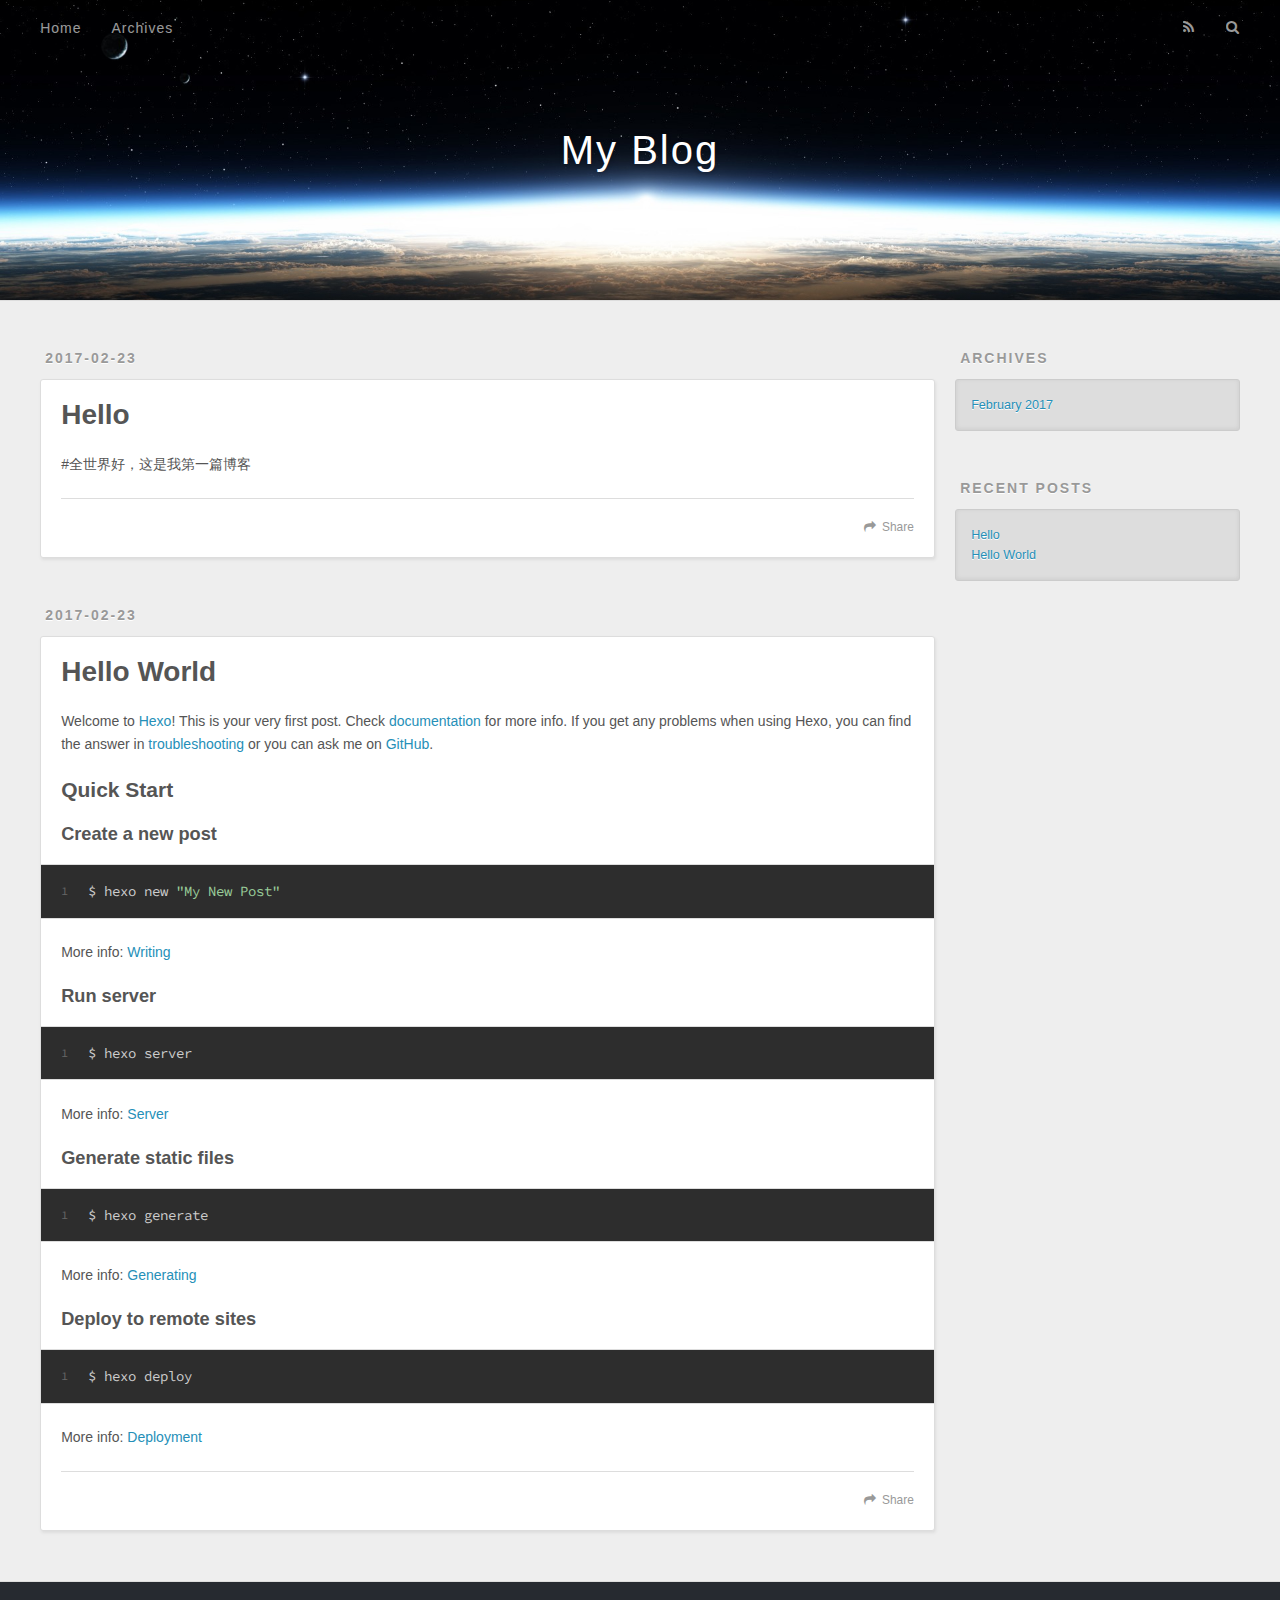
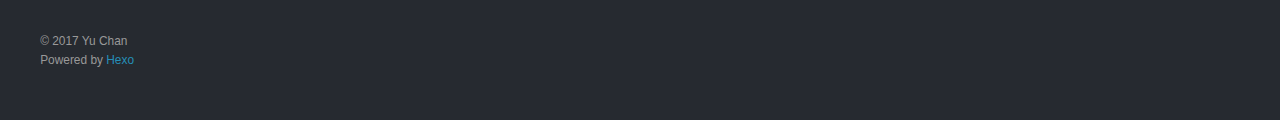
==== index.html @ 900f6fc7 "Add blog file." ====
<!DOCTYPE html>
<html>
<head>
  <meta charset="utf-8">
  
  <title>My Blog</title>
  <meta name="viewport" content="width=device-width, initial-scale=1, maximum-scale=1">
  <meta property="og:type" content="website">
<meta property="og:title" content="My Blog">
<meta property="og:url" content="http://yoursite.com/index.html">
<meta property="og:site_name" content="My Blog">
<meta name="twitter:card" content="summary">
<meta name="twitter:title" content="My Blog">
  
    <link rel="alternate" href="/atom.xml" title="My Blog" type="application/atom+xml">
  
  
    <link rel="icon" href="/favicon.png">
  
  
    <link href="//fonts.googleapis.com/css?family=Source+Code+Pro" rel="stylesheet" type="text/css">
  
  <link rel="stylesheet" href="/css/style.css">
  

</head>

<body>
  <div id="container">
    <div id="wrap">
      <header id="header">
  <div id="banner"></div>
  <div id="header-outer" class="outer">
    <div id="header-title" class="inner">
      <h1 id="logo-wrap">
        <a href="/" id="logo">My Blog</a>
      </h1>
      
    </div>
    <div id="header-inner" class="inner">
      <nav id="main-nav">
        <a id="main-nav-toggle" class="nav-icon"></a>
        
          <a class="main-nav-link" href="/">Home</a>
        
          <a class="main-nav-link" href="/archives">Archives</a>
        
      </nav>
      <nav id="sub-nav">
        
          <a id="nav-rss-link" class="nav-icon" href="/atom.xml" title="RSS Feed"></a>
        
        <a id="nav-search-btn" class="nav-icon" title="Search"></a>
      </nav>
      <div id="search-form-wrap">
        <form action="//google.com/search" method="get" accept-charset="UTF-8" class="search-form"><input type="search" name="q" results="0" class="search-form-input" placeholder="Search"><button type="submit" class="search-form-submit">&#xF002;</button><input type="hidden" name="sitesearch" value="http://yoursite.com"></form>
      </div>
    </div>
  </div>
</header>
      <div class="outer">
        <section id="main">
  
    <article id="post-Hello" class="article article-type-post" itemscope itemprop="blogPost">
  <div class="article-meta">
    <a href="/2017/02/23/Hello/" class="article-date">
  <time datetime="2017-02-22T16:15:21.000Z" itemprop="datePublished">2017-02-23</time>
</a>
    
  </div>
  <div class="article-inner">
    
    
      <header class="article-header">
        
  
    <h1 itemprop="name">
      <a class="article-title" href="/2017/02/23/Hello/">Hello</a>
    </h1>
  

      </header>
    
    <div class="article-entry" itemprop="articleBody">
      
        <p>#全世界好，这是我第一篇博客</p>

      
    </div>
    <footer class="article-footer">
      <a data-url="http://yoursite.com/2017/02/23/Hello/" data-id="cizh5zaco0000j8uvsgwwgbk9" class="article-share-link">Share</a>
      
      
    </footer>
  </div>
  
</article>


  
    <article id="post-hello-world" class="article article-type-post" itemscope itemprop="blogPost">
  <div class="article-meta">
    <a href="/2017/02/23/hello-world/" class="article-date">
  <time datetime="2017-02-22T16:11:45.910Z" itemprop="datePublished">2017-02-23</time>
</a>
    
  </div>
  <div class="article-inner">
    
    
      <header class="article-header">
        
  
    <h1 itemprop="name">
      <a class="article-title" href="/2017/02/23/hello-world/">Hello World</a>
    </h1>
  

      </header>
    
    <div class="article-entry" itemprop="articleBody">
      
        <p>Welcome to <a href="https://hexo.io/" target="_blank" rel="external">Hexo</a>! This is your very first post. Check <a href="https://hexo.io/docs/" target="_blank" rel="external">documentation</a> for more info. If you get any problems when using Hexo, you can find the answer in <a href="https://hexo.io/docs/troubleshooting.html" target="_blank" rel="external">troubleshooting</a> or you can ask me on <a href="https://github.com/hexojs/hexo/issues" target="_blank" rel="external">GitHub</a>.</p>
<h2 id="Quick-Start"><a href="#Quick-Start" class="headerlink" title="Quick Start"></a>Quick Start</h2><h3 id="Create-a-new-post"><a href="#Create-a-new-post" class="headerlink" title="Create a new post"></a>Create a new post</h3><figure class="highlight bash"><table><tr><td class="gutter"><pre><div class="line">1</div></pre></td><td class="code"><pre><div class="line">$ hexo new <span class="string">"My New Post"</span></div></pre></td></tr></table></figure>
<p>More info: <a href="https://hexo.io/docs/writing.html" target="_blank" rel="external">Writing</a></p>
<h3 id="Run-server"><a href="#Run-server" class="headerlink" title="Run server"></a>Run server</h3><figure class="highlight bash"><table><tr><td class="gutter"><pre><div class="line">1</div></pre></td><td class="code"><pre><div class="line">$ hexo server</div></pre></td></tr></table></figure>
<p>More info: <a href="https://hexo.io/docs/server.html" target="_blank" rel="external">Server</a></p>
<h3 id="Generate-static-files"><a href="#Generate-static-files" class="headerlink" title="Generate static files"></a>Generate static files</h3><figure class="highlight bash"><table><tr><td class="gutter"><pre><div class="line">1</div></pre></td><td class="code"><pre><div class="line">$ hexo generate</div></pre></td></tr></table></figure>
<p>More info: <a href="https://hexo.io/docs/generating.html" target="_blank" rel="external">Generating</a></p>
<h3 id="Deploy-to-remote-sites"><a href="#Deploy-to-remote-sites" class="headerlink" title="Deploy to remote sites"></a>Deploy to remote sites</h3><figure class="highlight bash"><table><tr><td class="gutter"><pre><div class="line">1</div></pre></td><td class="code"><pre><div class="line">$ hexo deploy</div></pre></td></tr></table></figure>
<p>More info: <a href="https://hexo.io/docs/deployment.html" target="_blank" rel="external">Deployment</a></p>

      
    </div>
    <footer class="article-footer">
      <a data-url="http://yoursite.com/2017/02/23/hello-world/" data-id="cizh5zacw0001j8uvabcfjfwj" class="article-share-link">Share</a>
      
      
    </footer>
  </div>
  
</article>


  

</section>
        
          <aside id="sidebar">
  
    

  
    

  
    
  
    
  <div class="widget-wrap">
    <h3 class="widget-title">Archives</h3>
    <div class="widget">
      <ul class="archive-list"><li class="archive-list-item"><a class="archive-list-link" href="/archives/2017/02/">February 2017</a></li></ul>
    </div>
  </div>


  
    
  <div class="widget-wrap">
    <h3 class="widget-title">Recent Posts</h3>
    <div class="widget">
      <ul>
        
          <li>
            <a href="/2017/02/23/Hello/">Hello</a>
          </li>
        
          <li>
            <a href="/2017/02/23/hello-world/">Hello World</a>
          </li>
        
      </ul>
    </div>
  </div>

  
</aside>
        
      </div>
      <footer id="footer">
  
  <div class="outer">
    <div id="footer-info" class="inner">
      &copy; 2017 Yu Chan<br>
      Powered by <a href="http://hexo.io/" target="_blank">Hexo</a>
    </div>
  </div>
</footer>
    </div>
    <nav id="mobile-nav">
  
    <a href="/" class="mobile-nav-link">Home</a>
  
    <a href="/archives" class="mobile-nav-link">Archives</a>
  
</nav>
    

<script src="//ajax.googleapis.com/ajax/libs/jquery/2.0.3/jquery.min.js"></script>


  <link rel="stylesheet" href="/fancybox/jquery.fancybox.css">
  <script src="/fancybox/jquery.fancybox.pack.js"></script>


<script src="/js/script.js"></script>

  </div>
</body>
</html>
---- css/style.css ----
body {
  width: 100%;
}
body:before,
body:after {
  content: "";
  display: table;
}
body:after {
  clear: both;
}
html,
body,
div,
span,
applet,
object,
iframe,
h1,
h2,
h3,
h4,
h5,
h6,
p,
blockquote,
pre,
a,
abbr,
acronym,
address,
big,
cite,
code,
del,
dfn,
em,
img,
ins,
kbd,
q,
s,
samp,
small,
strike,
strong,
sub,
sup,
tt,
var,
dl,
dt,
dd,
ol,
ul,
li,
fieldset,
form,
label,
legend,
table,
caption,
tbody,
tfoot,
thead,
tr,
th,
td {
  margin: 0;
  padding: 0;
  border: 0;
  outline: 0;
  font-weight: inherit;
  font-style: inherit;
  font-family: inherit;
  font-size: 100%;
  vertical-align: baseline;
}
body {
  line-height: 1;
  color: #000;
  background: #fff;
}
ol,
ul {
  list-style: none;
}
table {
  border-collapse: separate;
  border-spacing: 0;
  vertical-align: middle;
}
caption,
th,
td {
  text-align: left;
  font-weight: normal;
  vertical-align: middle;
}
a img {
  border: none;
}
input,
button {
  margin: 0;
  padding: 0;
}
input::-moz-focus-inner,
button::-moz-focus-inner {
  border: 0;
  padding: 0;
}
@font-face {
  font-family: FontAwesome;
  font-style: normal;
  font-weight: normal;
  src: url("fonts/fontawesome-webfont.eot?v=#4.0.3");
  src: url("fonts/fontawesome-webfont.eot?#iefix&v=#4.0.3") format("embedded-opentype"), url("fonts/fontawesome-webfont.woff?v=#4.0.3") format("woff"), url("fonts/fontawesome-webfont.ttf?v=#4.0.3") format("truetype"), url("fonts/fontawesome-webfont.svg#fontawesomeregular?v=#4.0.3") format("svg");
}
html,
body,
#container {
  height: 100%;
}
body {
  background: #eee;
  font: 14px "Helvetica Neue", Helvetica, Arial, sans-serif;
  -webkit-text-size-adjust: 100%;
}
.outer {
  max-width: 1220px;
  margin: 0 auto;
  padding: 0 20px;
}
.outer:before,
.outer:after {
  content: "";
  display: table;
}
.outer:after {
  clear: both;
}
.inner {
  display: inline;
  float: left;
  width: 98.33333333333333%;
  margin: 0 0.833333333333333%;
}
.left,
.alignleft {
  float: left;
}
.right,
.alignright {
  float: right;
}
.clear {
  clear: both;
}
#container {
  position: relative;
}
.mobile-nav-on {
  overflow: hidden;
}
#wrap {
  height: 100%;
  width: 100%;
  position: absolute;
  top: 0;
  left: 0;
  -webkit-transition: 0.2s ease-out;
  -moz-transition: 0.2s ease-out;
  -ms-transition: 0.2s ease-out;
  transition: 0.2s ease-out;
  z-index: 1;
  background: #eee;
}
.mobile-nav-on #wrap {
  left: 280px;
}
@media screen and (min-width: 768px) {
  #main {
    display: inline;
    float: left;
    width: 73.33333333333333%;
    margin: 0 0.833333333333333%;
  }
}
.article-date,
.article-category-link,
.archive-year,
.widget-title {
  text-decoration: none;
  text-transform: uppercase;
  letter-spacing: 2px;
  color: #999;
  margin-bottom: 1em;
  margin-left: 5px;
  line-height: 1em;
  text-shadow: 0 1px #fff;
  font-weight: bold;
}
.article-inner,
.archive-article-inner {
  background: #fff;
  -webkit-box-shadow: 1px 2px 3px #ddd;
  box-shadow: 1px 2px 3px #ddd;
  border: 1px solid #ddd;
  border-radius: 3px;
}
.article-entry h1,
.widget h1 {
  font-size: 2em;
}
.article-entry h2,
.widget h2 {
  font-size: 1.5em;
}
.article-entry h3,
.widget h3 {
  font-size: 1.3em;
}
.article-entry h4,
.widget h4 {
  font-size: 1.2em;
}
.article-entry h5,
.widget h5 {
  font-size: 1em;
}
.article-entry h6,
.widget h6 {
  font-size: 1em;
  color: #999;
}
.article-entry hr,
.widget hr {
  border: 1px dashed #ddd;
}
.article-entry strong,
.widget strong {
  font-weight: bold;
}
.article-entry em,
.widget em,
.article-entry cite,
.widget cite {
  font-style: italic;
}
.article-entry sup,
.widget sup,
.article-entry sub,
.widget sub {
  font-size: 0.75em;
  line-height: 0;
  position: relative;
  vertical-align: baseline;
}
.article-entry sup,
.widget sup {
  top: -0.5em;
}
.article-entry sub,
.widget sub {
  bottom: -0.2em;
}
.article-entry small,
.widget small {
  font-size: 0.85em;
}
.article-entry acronym,
.widget acronym,
.article-entry abbr,
.widget abbr {
  border-bottom: 1px dotted;
}
.article-entry ul,
.widget ul,
.article-entry ol,
.widget ol,
.article-entry dl,
.widget dl {
  margin: 0 20px;
  line-height: 1.6em;
}
.article-entry ul ul,
.widget ul ul,
.article-entry ol ul,
.widget ol ul,
.article-entry ul ol,
.widget ul ol,
.article-entry ol ol,
.widget ol ol {
  margin-top: 0;
  margin-bottom: 0;
}
.article-entry ul,
.widget ul {
  list-style: disc;
}
.article-entry ol,
.widget ol {
  list-style: decimal;
}
.article-entry dt,
.widget dt {
  font-weight: bold;
}
#header {
  height: 300px;
  position: relative;
  border-bottom: 1px solid #ddd;
}
#header:before,
#header:after {
  content: "";
  position: absolute;
  left: 0;
  right: 0;
  height: 40px;
}
#header:before {
  top: 0;
  background: -webkit-linear-gradient(rgba(0,0,0,0.2), transparent);
  background: -moz-linear-gradient(rgba(0,0,0,0.2), transparent);
  background: -ms-linear-gradient(rgba(0,0,0,0.2), transparent);
  background: linear-gradient(rgba(0,0,0,0.2), transparent);
}
#header:after {
  bottom: 0;
  background: -webkit-linear-gradient(transparent, rgba(0,0,0,0.2));
  background: -moz-linear-gradient(transparent, rgba(0,0,0,0.2));
  background: -ms-linear-gradient(transparent, rgba(0,0,0,0.2));
  background: linear-gradient(transparent, rgba(0,0,0,0.2));
}
#header-outer {
  height: 100%;
  position: relative;
}
#header-inner {
  position: relative;
  overflow: hidden;
}
#banner {
  position: absolute;
  top: 0;
  left: 0;
  width: 100%;
  height: 100%;
  background: url("images/banner.jpg") center #000;
  -webkit-background-size: cover;
  -moz-background-size: cover;
  background-size: cover;
  z-index: -1;
}
#header-title {
  text-align: center;
  height: 40px;
  position: absolute;
  top: 50%;
  left: 0;
  margin-top: -20px;
}
#logo,
#subtitle {
  text-decoration: none;
  color: #fff;
  font-weight: 300;
  text-shadow: 0 1px 4px rgba(0,0,0,0.3);
}
#logo {
  font-size: 40px;
  line-height: 40px;
  letter-spacing: 2px;
}
#subtitle {
  font-size: 16px;
  line-height: 16px;
  letter-spacing: 1px;
}
#subtitle-wrap {
  margin-top: 16px;
}
#main-nav {
  float: left;
  margin-left: -15px;
}
.nav-icon,
.main-nav-link {
  float: left;
  color: #fff;
  opacity: 0.6;
  text-decoration: none;
  text-shadow: 0 1px rgba(0,0,0,0.2);
  -webkit-transition: opacity 0.2s;
  -moz-transition: opacity 0.2s;
  -ms-transition: opacity 0.2s;
  transition: opacity 0.2s;
  display: block;
  padding: 20px 15px;
}
.nav-icon:hover,
.main-nav-link:hover {
  opacity: 1;
}
.nav-icon {
  font-family: FontAwesome;
  text-align: center;
  font-size: 14px;
  width: 14px;
  height: 14px;
  padding: 20px 15px;
  position: relative;
  cursor: pointer;
}
.main-nav-link {
  font-weight: 300;
  letter-spacing: 1px;
}
@media screen and (max-width: 479px) {
  .main-nav-link {
    display: none;
  }
}
#main-nav-toggle {
  display: none;
}
#main-nav-toggle:before {
  content: "\f0c9";
}
@media screen and (max-width: 479px) {
  #main-nav-toggle {
    display: block;
  }
}
#sub-nav {
  float: right;
  margin-right: -15px;
}
#nav-rss-link:before {
  content: "\f09e";
}
#nav-search-btn:before {
  content: "\f002";
}
#search-form-wrap {
  position: absolute;
  top: 15px;
  width: 150px;
  height: 30px;
  right: -150px;
  opacity: 0;
  -webkit-transition: 0.2s ease-out;
  -moz-transition: 0.2s ease-out;
  -ms-transition: 0.2s ease-out;
  transition: 0.2s ease-out;
}
#search-form-wrap.on {
  opacity: 1;
  right: 0;
}
@media screen and (max-width: 479px) {
  #search-form-wrap {
    width: 100%;
    right: -100%;
  }
}
.search-form {
  position: absolute;
  top: 0;
  left: 0;
  right: 0;
  background: #fff;
  padding: 5px 15px;
  border-radius: 15px;
  -webkit-box-shadow: 0 0 10px rgba(0,0,0,0.3);
  box-shadow: 0 0 10px rgba(0,0,0,0.3);
}
.search-form-input {
  border: none;
  background: none;
  color: #555;
  width: 100%;
  font: 13px "Helvetica Neue", Helvetica, Arial, sans-serif;
  outline: none;
}
.search-form-input::-webkit-search-results-decoration,
.search-form-input::-webkit-search-cancel-button {
  -webkit-appearance: none;
}
.search-form-submit {
  position: absolute;
  top: 50%;
  right: 10px;
  margin-top: -7px;
  font: 13px FontAwesome;
  border: none;
  background: none;
  color: #bbb;
  cursor: pointer;
}
.search-form-submit:hover,
.search-form-submit:focus {
  color: #777;
}
.article {
  margin: 50px 0;
}
.article-inner {
  overflow: hidden;
}
.article-meta:before,
.article-meta:after {
  content: "";
  display: table;
}
.article-meta:after {
  clear: both;
}
.article-date {
  float: left;
}
.article-category {
  float: left;
  line-height: 1em;
  color: #ccc;
  text-shadow: 0 1px #fff;
  margin-left: 8px;
}
.article-category:before {
  content: "\2022";
}
.article-category-link {
  margin: 0 12px 1em;
}
.article-header {
  padding: 20px 20px 0;
}
.article-title {
  text-decoration: none;
  font-size: 2em;
  font-weight: bold;
  color: #555;
  line-height: 1.1em;
  -webkit-transition: color 0.2s;
  -moz-transition: color 0.2s;
  -ms-transition: color 0.2s;
  transition: color 0.2s;
}
a.article-title:hover {
  color: #258fb8;
}
.article-entry {
  color: #555;
  padding: 0 20px;
}
.article-entry:before,
.article-entry:after {
  content: "";
  display: table;
}
.article-entry:after {
  clear: both;
}
.article-entry p,
.article-entry table {
  line-height: 1.6em;
  margin: 1.6em 0;
}
.article-entry h1,
.article-entry h2,
.article-entry h3,
.article-entry h4,
.article-entry h5,
.article-entry h6 {
  font-weight: bold;
}
.article-entry h1,
.article-entry h2,
.article-entry h3,
.article-entry h4,
.article-entry h5,
.article-entry h6 {
  line-height: 1.1em;
  margin: 1.1em 0;
}
.article-entry a {
  color: #258fb8;
  text-decoration: none;
}
.article-entry a:hover {
  text-decoration: underline;
}
.article-entry ul,
.article-entry ol,
.article-entry dl {
  margin-top: 1.6em;
  margin-bottom: 1.6em;
}
.article-entry img,
.article-entry video {
  max-width: 100%;
  height: auto;
  display: block;
  margin: auto;
}
.article-entry iframe {
  border: none;
}
.article-entry table {
  width: 100%;
  border-collapse: collapse;
  border-spacing: 0;
}
.article-entry th {
  font-weight: bold;
  border-bottom: 3px solid #ddd;
  padding-bottom: 0.5em;
}
.article-entry td {
  border-bottom: 1px solid #ddd;
  padding: 10px 0;
}
.article-entry blockquote {
  font-family: Georgia, "Times New Roman", serif;
  font-size: 1.4em;
  margin: 1.6em 20px;
  text-align: center;
}
.article-entry blockquote footer {
  font-size: 14px;
  margin: 1.6em 0;
  font-family: "Helvetica Neue", Helvetica, Arial, sans-serif;
}
.article-entry blockquote footer cite:before {
  content: "—";
  padding: 0 0.5em;
}
.article-entry .pullquote {
  text-align: left;
  width: 45%;
  margin: 0;
}
.article-entry .pullquote.left {
  margin-left: 0.5em;
  margin-right: 1em;
}
.article-entry .pullquote.right {
  margin-right: 0.5em;
  margin-left: 1em;
}
.article-entry .caption {
  color: #999;
  display: block;
  font-size: 0.9em;
  margin-top: 0.5em;
  position: relative;
  text-align: center;
}
.article-entry .video-container {
  position: relative;
  padding-top: 56.25%;
  height: 0;
  overflow: hidden;
}
.article-entry .video-container iframe,
.article-entry .video-container object,
.article-entry .video-container embed {
  position: absolute;
  top: 0;
  left: 0;
  width: 100%;
  height: 100%;
  margin-top: 0;
}
.article-more-link a {
  display: inline-block;
  line-height: 1em;
  padding: 6px 15px;
  border-radius: 15px;
  background: #eee;
  color: #999;
  text-shadow: 0 1px #fff;
  text-decoration: none;
}
.article-more-link a:hover {
  background: #258fb8;
  color: #fff;
  text-decoration: none;
  text-shadow: 0 1px #1e7293;
}
.article-footer {
  font-size: 0.85em;
  line-height: 1.6em;
  border-top: 1px solid #ddd;
  padding-top: 1.6em;
  margin: 0 20px 20px;
}
.article-footer:before,
.article-footer:after {
  content: "";
  display: table;
}
.article-footer:after {
  clear: both;
}
.article-footer a {
  color: #999;
  text-decoration: none;
}
.article-footer a:hover {
  color: #555;
}
.article-tag-list-item {
  float: left;
  margin-right: 10px;
}
.article-tag-list-link:before {
  content: "#";
}
.article-comment-link {
  float: right;
}
.article-comment-link:before {
  content: "\f075";
  font-family: FontAwesome;
  padding-right: 8px;
}
.article-share-link {
  cursor: pointer;
  float: right;
  margin-left: 20px;
}
.article-share-link:before {
  content: "\f064";
  font-family: FontAwesome;
  padding-right: 6px;
}
#article-nav {
  position: relative;
}
#article-nav:before,
#article-nav:after {
  content: "";
  display: table;
}
#article-nav:after {
  clear: both;
}
@media screen and (min-width: 768px) {
  #article-nav {
    margin: 50px 0;
  }
  #article-nav:before {
    width: 8px;
    height: 8px;
    position: absolute;
    top: 50%;
    left: 50%;
    margin-top: -4px;
    margin-left: -4px;
    content: "";
    border-radius: 50%;
    background: #ddd;
    -webkit-box-shadow: 0 1px 2px #fff;
    box-shadow: 0 1px 2px #fff;
  }
}
.article-nav-link-wrap {
  text-decoration: none;
  text-shadow: 0 1px #fff;
  color: #999;
  -webkit-box-sizing: border-box;
  -moz-box-sizing: border-box;
  box-sizing: border-box;
  margin-top: 50px;
  text-align: center;
  display: block;
}
.article-nav-link-wrap:hover {
  color: #555;
}
@media screen and (min-width: 768px) {
  .article-nav-link-wrap {
    width: 50%;
    margin-top: 0;
  }
}
@media screen and (min-width: 768px) {
  #article-nav-newer {
    float: left;
    text-align: right;
    padding-right: 20px;
  }
}
@media screen and (min-width: 768px) {
  #article-nav-older {
    float: right;
    text-align: left;
    padding-left: 20px;
  }
}
.article-nav-caption {
  text-transform: uppercase;
  letter-spacing: 2px;
  color: #ddd;
  line-height: 1em;
  font-weight: bold;
}
#article-nav-newer .article-nav-caption {
  margin-right: -2px;
}
.article-nav-title {
  font-size: 0.85em;
  line-height: 1.6em;
  margin-top: 0.5em;
}
.article-share-box {
  position: absolute;
  display: none;
  background: #fff;
  -webkit-box-shadow: 1px 2px 10px rgba(0,0,0,0.2);
  box-shadow: 1px 2px 10px rgba(0,0,0,0.2);
  border-radius: 3px;
  margin-left: -145px;
  overflow: hidden;
  z-index: 1;
}
.article-share-box.on {
  display: block;
}
.article-share-input {
  width: 100%;
  background: none;
  -webkit-box-sizing: border-box;
  -moz-box-sizing: border-box;
  box-sizing: border-box;
  font: 14px "Helvetica Neue", Helvetica, Arial, sans-serif;
  padding: 0 15px;
  color: #555;
  outline: none;
  border: 1px solid #ddd;
  border-radius: 3px 3px 0 0;
  height: 36px;
  line-height: 36px;
}
.article-share-links {
  background: #eee;
}
.article-share-links:before,
.article-share-links:after {
  content: "";
  display: table;
}
.article-share-links:after {
  clear: both;
}
.article-share-twitter,
.article-share-facebook,
.article-share-pinterest,
.article-share-google {
  width: 50px;
  height: 36px;
  display: block;
  float: left;
  position: relative;
  color: #999;
  text-shadow: 0 1px #fff;
}
.article-share-twitter:before,
.article-share-facebook:before,
.article-share-pinterest:before,
.article-share-google:before {
  font-size: 20px;
  font-family: FontAwesome;
  width: 20px;
  height: 20px;
  position: absolute;
  top: 50%;
  left: 50%;
  margin-top: -10px;
  margin-left: -10px;
  text-align: center;
}
.article-share-twitter:hover,
.article-share-facebook:hover,
.article-share-pinterest:hover,
.article-share-google:hover {
  color: #fff;
}
.article-share-twitter:before {
  content: "\f099";
}
.article-share-twitter:hover {
  background: #00aced;
  text-shadow: 0 1px #008abe;
}
.article-share-facebook:before {
  content: "\f09a";
}
.article-share-facebook:hover {
  background: #3b5998;
  text-shadow: 0 1px #2f477a;
}
.article-share-pinterest:before {
  content: "\f0d2";
}
.article-share-pinterest:hover {
  background: #cb2027;
  text-shadow: 0 1px #a21a1f;
}
.article-share-google:before {
  content: "\f0d5";
}
.article-share-google:hover {
  background: #dd4b39;
  text-shadow: 0 1px #be3221;
}
.article-gallery {
  background: #000;
  position: relative;
}
.article-gallery-photos {
  position: relative;
  overflow: hidden;
}
.article-gallery-img {
  display: none;
  max-width: 100%;
}
.article-gallery-img:first-child {
  display: block;
}
.article-gallery-img.loaded {
  position: absolute;
  display: block;
}
.article-gallery-img img {
  display: block;
  max-width: 100%;
  margin: 0 auto;
}
#comments {
  background: #fff;
  -webkit-box-shadow: 1px 2px 3px #ddd;
  box-shadow: 1px 2px 3px #ddd;
  padding: 20px;
  border: 1px solid #ddd;
  border-radius: 3px;
  margin: 50px 0;
}
#comments a {
  color: #258fb8;
}
.archives-wrap {
  margin: 50px 0;
}
.archives:before,
.archives:after {
  content: "";
  display: table;
}
.archives:after {
  clear: both;
}
.archive-year-wrap {
  margin-bottom: 1em;
}
.archives {
  -webkit-column-gap: 10px;
  -moz-column-gap: 10px;
  column-gap: 10px;
}
@media screen and (min-width: 480px) and (max-width: 767px) {
  .archives {
    -webkit-column-count: 2;
    -moz-column-count: 2;
    column-count: 2;
  }
}
@media screen and (min-width: 768px) {
  .archives {
    -webkit-column-count: 3;
    -moz-column-count: 3;
    column-count: 3;
  }
}
.archive-article {
  -webkit-column-break-inside: avoid;
  page-break-inside: avoid;
  overflow: hidden;
  break-inside: avoid-column;
}
.archive-article-inner {
  padding: 10px;
  margin-bottom: 15px;
}
.archive-article-title {
  text-decoration: none;
  font-weight: bold;
  color: #555;
  -webkit-transition: color 0.2s;
  -moz-transition: color 0.2s;
  -ms-transition: color 0.2s;
  transition: color 0.2s;
  line-height: 1.6em;
}
.archive-article-title:hover {
  color: #258fb8;
}
.archive-article-footer {
  margin-top: 1em;
}
.archive-article-date {
  color: #999;
  text-decoration: none;
  font-size: 0.85em;
  line-height: 1em;
  margin-bottom: 0.5em;
  display: block;
}
#page-nav {
  margin: 50px auto;
  background: #fff;
  -webkit-box-shadow: 1px 2px 3px #ddd;
  box-shadow: 1px 2px 3px #ddd;
  border: 1px solid #ddd;
  border-radius: 3px;
  text-align: center;
  color: #999;
  overflow: hidden;
}
#page-nav:before,
#page-nav:after {
  content: "";
  display: table;
}
#page-nav:after {
  clear: both;
}
#page-nav a,
#page-nav span {
  padding: 10px 20px;
  line-height: 1;
  height: 2ex;
}
#page-nav a {
  color: #999;
  text-decoration: none;
}
#page-nav a:hover {
  background: #999;
  color: #fff;
}
#page-nav .prev {
  float: left;
}
#page-nav .next {
  float: right;
}
#page-nav .page-number {
  display: inline-block;
}
@media screen and (max-width: 479px) {
  #page-nav .page-number {
    display: none;
  }
}
#page-nav .current {
  color: #555;
  font-weight: bold;
}
#page-nav .space {
  color: #ddd;
}
#footer {
  background: #262a30;
  padding: 50px 0;
  border-top: 1px solid #ddd;
  color: #999;
}
#footer a {
  color: #258fb8;
  text-decoration: none;
}
#footer a:hover {
  text-decoration: underline;
}
#footer-info {
  line-height: 1.6em;
  font-size: 0.85em;
}
.article-entry pre,
.article-entry .highlight {
  background: #2d2d2d;
  margin: 0 -20px;
  padding: 15px 20px;
  border-style: solid;
  border-color: #ddd;
  border-width: 1px 0;
  overflow: auto;
  color: #ccc;
  line-height: 22.400000000000002px;
}
.article-entry .highlight .gutter pre,
.article-entry .gist .gist-file .gist-data .line-numbers {
  color: #666;
  font-size: 0.85em;
}
.article-entry pre,
.article-entry code {
  font-family: "Source Code Pro", Consolas, Monaco, Menlo, Consolas, monospace;
}
.article-entry code {
  background: #eee;
  text-shadow: 0 1px #fff;
  padding: 0 0.3em;
}
.article-entry pre code {
  background: none;
  text-shadow: none;
  padding: 0;
}
.article-entry .highlight pre {
  border: none;
  margin: 0;
  padding: 0;
}
.article-entry .highlight table {
  margin: 0;
  width: auto;
}
.article-entry .highlight td {
  border: none;
  padding: 0;
}
.article-entry .highlight figcaption {
  font-size: 0.85em;
  color: #999;
  line-height: 1em;
  margin-bottom: 1em;
}
.article-entry .highlight figcaption:before,
.article-entry .highlight figcaption:after {
  content: "";
  display: table;
}
.article-entry .highlight figcaption:after {
  clear: both;
}
.article-entry .highlight figcaption a {
  float: right;
}
.article-entry .highlight .gutter pre {
  text-align: right;
  padding-right: 20px;
}
.article-entry .highlight .line {
  height: 22.400000000000002px;
}
.article-entry .highlight .line.marked {
  background: #515151;
}
.article-entry .gist {
  margin: 0 -20px;
  border-style: solid;
  border-color: #ddd;
  border-width: 1px 0;
  background: #2d2d2d;
  padding: 15px 20px 15px 0;
}
.article-entry .gist .gist-file {
  border: none;
  font-family: "Source Code Pro", Consolas, Monaco, Menlo, Consolas, monospace;
  margin: 0;
}
.article-entry .gist .gist-file .gist-data {
  background: none;
  border: none;
}
.article-entry .gist .gist-file .gist-data .line-numbers {
  background: none;
  border: none;
  padding: 0 20px 0 0;
}
.article-entry .gist .gist-file .gist-data .line-data {
  padding: 0 !important;
}
.article-entry .gist .gist-file .highlight {
  margin: 0;
  padding: 0;
  border: none;
}
.article-entry .gist .gist-file .gist-meta {
  background: #2d2d2d;
  color: #999;
  font: 0.85em "Helvetica Neue", Helvetica, Arial, sans-serif;
  text-shadow: 0 0;
  padding: 0;
  margin-top: 1em;
  margin-left: 20px;
}
.article-entry .gist .gist-file .gist-meta a {
  color: #258fb8;
  font-weight: normal;
}
.article-entry .gist .gist-file .gist-meta a:hover {
  text-decoration: underline;
}
pre .comment,
pre .title {
  color: #999;
}
pre .variable,
pre .attribute,
pre .tag,
pre .regexp,
pre .ruby .constant,
pre .xml .tag .title,
pre .xml .pi,
pre .xml .doctype,
pre .html .doctype,
pre .css .id,
pre .css .class,
pre .css .pseudo {
  color: #f2777a;
}
pre .number,
pre .preprocessor,
pre .built_in,
pre .literal,
pre .params,
pre .constant {
  color: #f99157;
}
pre .class,
pre .ruby .class .title,
pre .css .rules .attribute {
  color: #9c9;
}
pre .string,
pre .value,
pre .inheritance,
pre .header,
pre .ruby .symbol,
pre .xml .cdata {
  color: #9c9;
}
pre .css .hexcolor {
  color: #6cc;
}
pre .function,
pre .python .decorator,
pre .python .title,
pre .ruby .function .title,
pre .ruby .title .keyword,
pre .perl .sub,
pre .javascript .title,
pre .coffeescript .title {
  color: #69c;
}
pre .keyword,
pre .javascript .function {
  color: #c9c;
}
@media screen and (max-width: 479px) {
  #mobile-nav {
    position: absolute;
    top: 0;
    left: 0;
    width: 280px;
    height: 100%;
    background: #191919;
    border-right: 1px solid #fff;
  }
}
@media screen and (max-width: 479px) {
  .mobile-nav-link {
    display: block;
    color: #999;
    text-decoration: none;
    padding: 15px 20px;
    font-weight: bold;
  }
  .mobile-nav-link:hover {
    color: #fff;
  }
}
@media screen and (min-width: 768px) {
  #sidebar {
    display: inline;
    float: left;
    width: 23.333333333333332%;
    margin: 0 0.833333333333333%;
  }
}
.widget-wrap {
  margin: 50px 0;
}
.widget {
  color: #777;
  text-shadow: 0 1px #fff;
  background: #ddd;
  -webkit-box-shadow: 0 -1px 4px #ccc inset;
  box-shadow: 0 -1px 4px #ccc inset;
  border: 1px solid #ccc;
  padding: 15px;
  border-radius: 3px;
}
.widget a {
  color: #258fb8;
  text-decoration: none;
}
.widget a:hover {
  text-decoration: underline;
}
.widget ul ul,
.widget ol ul,
.widget dl ul,
.widget ul ol,
.widget ol ol,
.widget dl ol,
.widget ul dl,
.widget ol dl,
.widget dl dl {
  margin-left: 15px;
  list-style: disc;
}
.widget {
  line-height: 1.6em;
  word-wrap: break-word;
  font-size: 0.9em;
}
.widget ul,
.widget ol {
  list-style: none;
  margin: 0;
}
.widget ul ul,
.widget ol ul,
.widget ul ol,
.widget ol ol {
  margin: 0 20px;
}
.widget ul ul,
.widget ol ul {
  list-style: disc;
}
.widget ul ol,
.widget ol ol {
  list-style: decimal;
}
.category-list-count,
.tag-list-count,
.archive-list-count {
  padding-left: 5px;
  color: #999;
  font-size: 0.85em;
}
.category-list-count:before,
.tag-list-count:before,
.archive-list-count:before {
  content: "(";
}
.category-list-count:after,
.tag-list-count:after,
.archive-list-count:after {
  content: ")";
}
.tagcloud a {
  margin-right: 5px;
  display: inline-block;
}
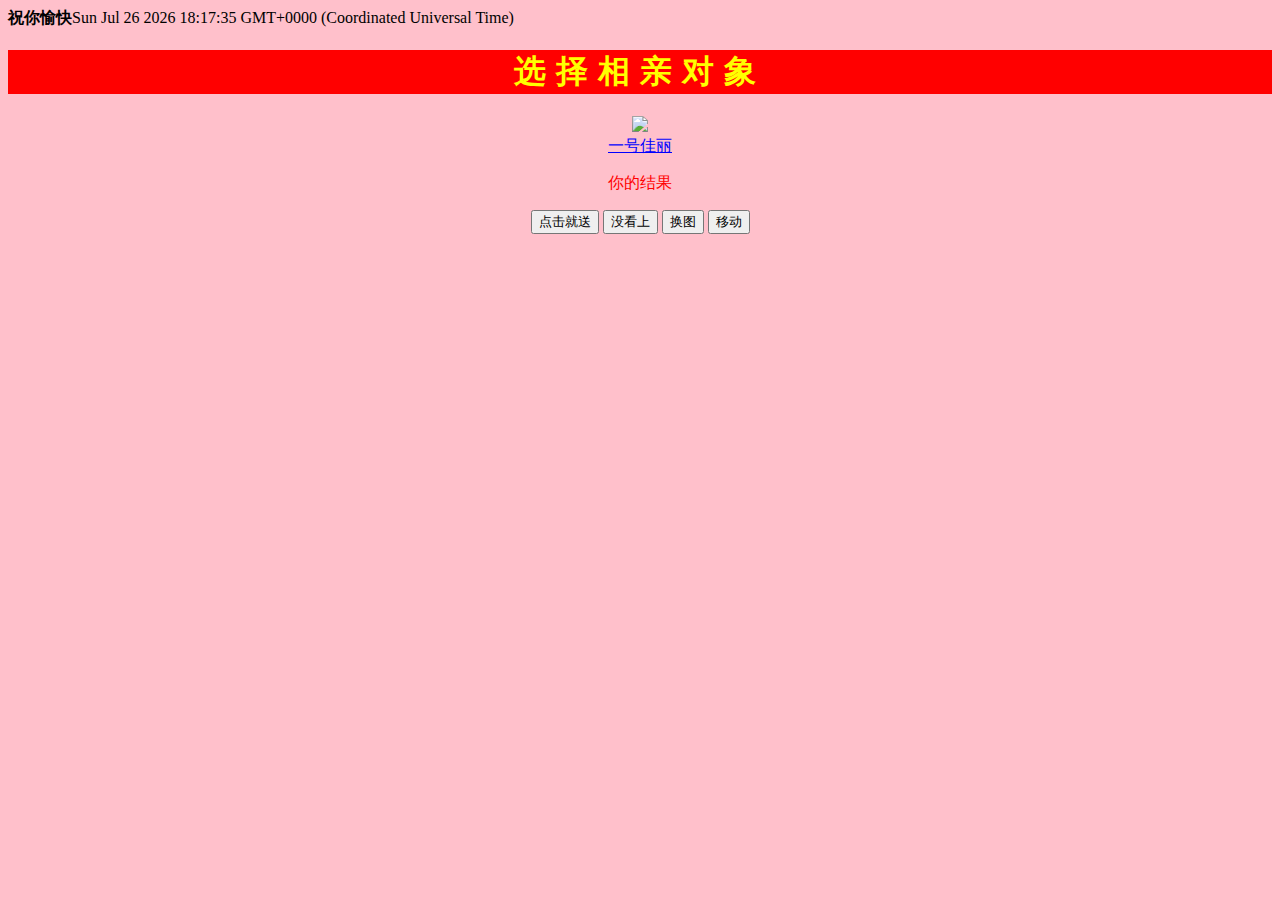
==== commit 8946a723: "Add blog file." ====
--- a/index.html
+++ b/index.html
@@ -1,221 +1,38 @@
-<!DOCTYPE html>
+<!DOCTYPE HTML>
 <html>
 <head>
-  <meta charset="utf-8">
-  
-  <title>My Blog</title>
-  <meta name="viewport" content="width=device-width, initial-scale=1, maximum-scale=1">
-  <meta property="og:type" content="website">
-<meta property="og:title" content="My Blog">
-<meta property="og:url" content="http://yoursite.com/index.html">
-<meta property="og:site_name" content="My Blog">
-<meta name="twitter:card" content="summary">
-<meta name="twitter:title" content="My Blog">
-  
-    <link rel="alternate" href="/atom.xml" title="My Blog" type="application/atom+xml">
-  
-  
-    <link rel="icon" href="/favicon.png">
-  
-  
-    <link href="//fonts.googleapis.com/css?family=Source+Code+Pro" rel="stylesheet" type="text/css">
-  
-  <link rel="stylesheet" href="/css/style.css">
-  
+<meta charset="UTF-8">
+<title>拍拖网</title>
+<link rel="stylesheet" type="text/css" href="text1.css">
 
+<script type="text/javascript">
+function myFunction () {
+	document.getElementById("demo").innerHTML="你已经得到此佳丽";
+}
+</script>
+
+<script type="text/javascript" src="text1.js">
+</script>
 </head>
+<body>
 
-<body>
-  <div id="container">
-    <div id="wrap">
-      <header id="header">
-  <div id="banner"></div>
-  <div id="header-outer" class="outer">
-    <div id="header-title" class="inner">
-      <h1 id="logo-wrap">
-        <a href="/" id="logo">My Blog</a>
-      </h1>
-      
-    </div>
-    <div id="header-inner" class="inner">
-      <nav id="main-nav">
-        <a id="main-nav-toggle" class="nav-icon"></a>
-        
-          <a class="main-nav-link" href="/">Home</a>
-        
-          <a class="main-nav-link" href="/archives">Archives</a>
-        
-      </nav>
-      <nav id="sub-nav">
-        
-          <a id="nav-rss-link" class="nav-icon" href="/atom.xml" title="RSS Feed"></a>
-        
-        <a id="nav-search-btn" class="nav-icon" title="Search"></a>
-      </nav>
-      <div id="search-form-wrap">
-        <form action="//google.com/search" method="get" accept-charset="UTF-8" class="search-form"><input type="search" name="q" results="0" class="search-form-input" placeholder="Search"><button type="submit" class="search-form-submit">&#xF002;</button><input type="hidden" name="sitesearch" value="http://yoursite.com"></form>
-      </div>
-    </div>
-  </div>
-</header>
-      <div class="outer">
-        <section id="main">
-  
-    <article id="post-Hello" class="article article-type-post" itemscope itemprop="blogPost">
-  <div class="article-meta">
-    <a href="/2017/02/23/Hello/" class="article-date">
-  <time datetime="2017-02-22T16:15:21.000Z" itemprop="datePublished">2017-02-23</time>
-</a>
-    
-  </div>
-  <div class="article-inner">
-    
-    
-      <header class="article-header">
-        
-  
-    <h1 itemprop="name">
-      <a class="article-title" href="/2017/02/23/Hello/">Hello</a>
-    </h1>
-  
-
-      </header>
-    
-    <div class="article-entry" itemprop="articleBody">
-      
-        <p>#全世界好，这是我第一篇博客</p>
-
-      
-    </div>
-    <footer class="article-footer">
-      <a data-url="http://yoursite.com/2017/02/23/Hello/" data-id="cizh5zaco0000j8uvsgwwgbk9" class="article-share-link">Share</a>
-      
-      
-    </footer>
-  </div>
-  
-</article>
-
-
-  
-    <article id="post-hello-world" class="article article-type-post" itemscope itemprop="blogPost">
-  <div class="article-meta">
-    <a href="/2017/02/23/hello-world/" class="article-date">
-  <time datetime="2017-02-22T16:11:45.910Z" itemprop="datePublished">2017-02-23</time>
-</a>
-    
-  </div>
-  <div class="article-inner">
-    
-    
-      <header class="article-header">
-        
-  
-    <h1 itemprop="name">
-      <a class="article-title" href="/2017/02/23/hello-world/">Hello World</a>
-    </h1>
-  
-
-      </header>
-    
-    <div class="article-entry" itemprop="articleBody">
-      
-        <p>Welcome to <a href="https://hexo.io/" target="_blank" rel="external">Hexo</a>! This is your very first post. Check <a href="https://hexo.io/docs/" target="_blank" rel="external">documentation</a> for more info. If you get any problems when using Hexo, you can find the answer in <a href="https://hexo.io/docs/troubleshooting.html" target="_blank" rel="external">troubleshooting</a> or you can ask me on <a href="https://github.com/hexojs/hexo/issues" target="_blank" rel="external">GitHub</a>.</p>
-<h2 id="Quick-Start"><a href="#Quick-Start" class="headerlink" title="Quick Start"></a>Quick Start</h2><h3 id="Create-a-new-post"><a href="#Create-a-new-post" class="headerlink" title="Create a new post"></a>Create a new post</h3><figure class="highlight bash"><table><tr><td class="gutter"><pre><div class="line">1</div></pre></td><td class="code"><pre><div class="line">$ hexo new <span class="string">"My New Post"</span></div></pre></td></tr></table></figure>
-<p>More info: <a href="https://hexo.io/docs/writing.html" target="_blank" rel="external">Writing</a></p>
-<h3 id="Run-server"><a href="#Run-server" class="headerlink" title="Run server"></a>Run server</h3><figure class="highlight bash"><table><tr><td class="gutter"><pre><div class="line">1</div></pre></td><td class="code"><pre><div class="line">$ hexo server</div></pre></td></tr></table></figure>
-<p>More info: <a href="https://hexo.io/docs/server.html" target="_blank" rel="external">Server</a></p>
-<h3 id="Generate-static-files"><a href="#Generate-static-files" class="headerlink" title="Generate static files"></a>Generate static files</h3><figure class="highlight bash"><table><tr><td class="gutter"><pre><div class="line">1</div></pre></td><td class="code"><pre><div class="line">$ hexo generate</div></pre></td></tr></table></figure>
-<p>More info: <a href="https://hexo.io/docs/generating.html" target="_blank" rel="external">Generating</a></p>
-<h3 id="Deploy-to-remote-sites"><a href="#Deploy-to-remote-sites" class="headerlink" title="Deploy to remote sites"></a>Deploy to remote sites</h3><figure class="highlight bash"><table><tr><td class="gutter"><pre><div class="line">1</div></pre></td><td class="code"><pre><div class="line">$ hexo deploy</div></pre></td></tr></table></figure>
-<p>More info: <a href="https://hexo.io/docs/deployment.html" target="_blank" rel="external">Deployment</a></p>
-
-      
-    </div>
-    <footer class="article-footer">
-      <a data-url="http://yoursite.com/2017/02/23/hello-world/" data-id="cizh5zacw0001j8uvabcfjfwj" class="article-share-link">Share</a>
-      
-      
-    </footer>
-  </div>
-  
-</article>
-
-
-  
-
-</section>
-        
-          <aside id="sidebar">
-  
-    
-
-  
-    
-
-  
-    
-  
-    
-  <div class="widget-wrap">
-    <h3 class="widget-title">Archives</h3>
-    <div class="widget">
-      <ul class="archive-list"><li class="archive-list-item"><a class="archive-list-link" href="/archives/2017/02/">February 2017</a></li></ul>
-    </div>
-  </div>
-
-
-  
-    
-  <div class="widget-wrap">
-    <h3 class="widget-title">Recent Posts</h3>
-    <div class="widget">
-      <ul>
-        
-          <li>
-            <a href="/2017/02/23/Hello/">Hello</a>
-          </li>
-        
-          <li>
-            <a href="/2017/02/23/hello-world/">Hello World</a>
-          </li>
-        
-      </ul>
-    </div>
-  </div>
-
-  
-</aside>
-        
-      </div>
-      <footer id="footer">
-  
-  <div class="outer">
-    <div id="footer-info" class="inner">
-      &copy; 2017 Yu Chan<br>
-      Powered by <a href="http://hexo.io/" target="_blank">Hexo</a>
-    </div>
-  </div>
-</footer>
-    </div>
-    <nav id="mobile-nav">
-  
-    <a href="/" class="mobile-nav-link">Home</a>
-  
-    <a href="/archives" class="mobile-nav-link">Archives</a>
-  
-</nav>
-    
-
-<script src="//ajax.googleapis.com/ajax/libs/jquery/2.0.3/jquery.min.js"></script>
-
-
-  <link rel="stylesheet" href="/fancybox/jquery.fancybox.css">
-  <script src="/fancybox/jquery.fancybox.pack.js"></script>
-
-
-<script src="/js/script.js"></script>
-
-  </div>
+	<h1 id="main">选择相亲对象</h1>
+	<div id="main">
+		<img id="box" src="text1.jpg">
+	</div>
+	<div id="main">
+		<a  href="http://www.baidu.com">一号佳丽</a>
+	</div>
+	<div id="main">
+		<p id="demo" onclick="this.innerHTML='谢谢！'">你的结果</p>
+		<button type="button" onclick="myFunction()">点击就送</button>
+		<button type="button"  onclick="p_alert()&&changeFunction()">没看上</button>
+		<button type="button" onclick="changeImage()">换图</button>
+		<button onclick="changeBackground()">移动</button>
+	</div>
+	<DIV>
+		
+	</DIV>
+	
 </body>
-</html>+</html>
--- a/text1.css
+++ b/text1.css
@@ -0,0 +1,22 @@
+#header{
+	text-align: left;
+}
+
+#main{
+	text-align: center;
+}
+
+#box{
+	width: 300px;
+}
+
+body {background-color: pink;
+	/*background-image: url(QQ图片20151029124826.jpg); */
+	/*background-repeat: repeat-y;*/
+	background-repeat: no-repeat;
+	background-position: center;
+}
+h1 {color: yellow;letter-spacing: 10px}
+h1{background-color: red;background-size: 100}
+a{color: blue}
+p{color: red}
